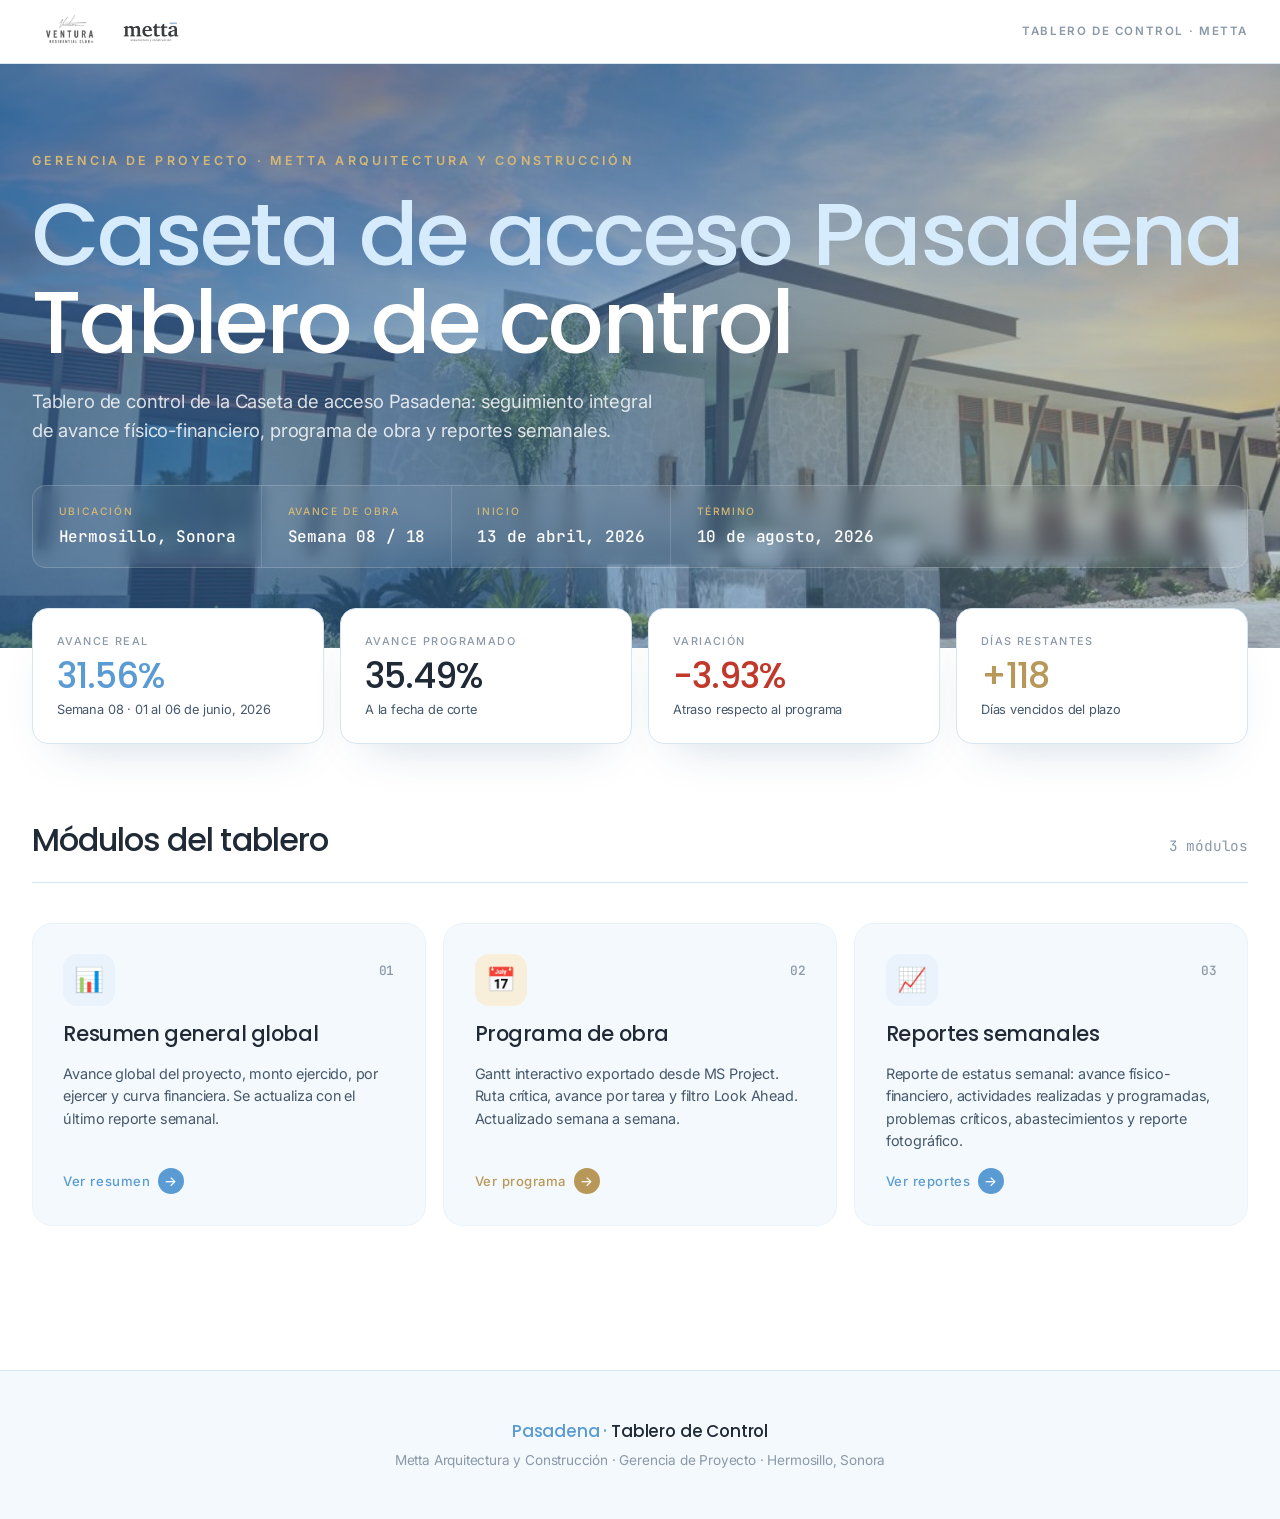
==== index.html @ ce89ebe2 "Tablero de control Caseta de acceso Pasadena (semana 08/18) - Tablero estatico (HTML/CSS/JS) derivad" ====
<!DOCTYPE html>
<html lang="es">
<head>
<meta charset="UTF-8">
<meta name="viewport" content="width=device-width, initial-scale=1.0">
<title>Tablero de Control | Metta</title>
<meta name="description" content="Tablero de control del proyecto __CLIENTE__ — Metta Arquitectura y Construcción.">
<link rel="preconnect" href="https://fonts.googleapis.com">
<link rel="preconnect" href="https://fonts.gstatic.com" crossorigin>
<link href="https://fonts.googleapis.com/css2?family=Poppins:wght@400;500;600;700;800&family=Inter:wght@400;500;600;700&family=JetBrains+Mono:wght@400;500&display=swap" rel="stylesheet">
<!-- CACHE-BUSTING: sube ?v=YYYYMMDD cuando cambies styles.css o shell.js -->
<link rel="stylesheet" href="css/styles.css?v=20260515b">
</head>
<body>

<nav class="topbar">
  <div class="topbar-inner">
    <a href="index.html" class="topbar-logo">
      <!-- Coloca el logo del cliente en assets/logo-cliente.png — si no existe, se muestra el texto -->
      <img src="assets/logo-cliente.png" alt="Cliente" onerror="this.style.display='none';this.nextElementSibling.style.display='inline'">
      <span class="fallback" style="display:none" data-brand-cliente>CLIENTE</span>
      <img src="assets/logo-metta.png" alt="Metta" onerror="this.style.display='none'">
    </a>
    <span class="topbar-tag">Tablero de Control · Metta</span>
  </div>
</nav>

<!-- ============ HERO PRINCIPAL ============ -->
<section class="home-hero">
  <div class="home-hero-inner">
    <div class="eyebrow fade-up">Gerencia de Proyecto · <span data-brand-gerencia>Metta Arquitectura y Construcción</span></div>
    <h1 class="fade-up delay-1"><span id="hero-nombre">Cliente</span><br>Tablero de control</h1>
    <p class="lead fade-up delay-2" id="hero-descripcion">
      Seguimiento integral de la construcción de la caseta de acceso Pasadena. Avance físico-financiero,
      programa de obra y reportes semanales — todo en un solo lugar.
    </p>
    <div class="home-meta fade-up delay-3">
      <div class="home-meta-item">
        <div class="lbl">Ubicación</div>
        <div class="val" id="meta-ubicacion">Hermosillo, Sonora</div>
      </div>
      <div class="home-meta-item">
        <div class="lbl">Avance de obra</div>
        <div class="val" id="meta-semanas">—</div>
      </div>
      <div class="home-meta-item">
        <div class="lbl">Inicio</div>
        <div class="val" id="meta-inicio">—</div>
      </div>
      <div class="home-meta-item">
        <div class="lbl">Término</div>
        <div class="val" id="meta-fin">—</div>
      </div>
    </div>
  </div>
</section>

<!-- ============ BANDA DE INDICADORES RÁPIDOS ============ -->
<section class="quickstats">
  <div class="quickstats-grid">
    <div class="quickstat fade-up">
      <div class="lbl">Avance real</div>
      <div class="val accent" id="qs-real">—</div>
      <div class="sub" id="qs-real-sub">Último reporte</div>
    </div>
    <div class="quickstat fade-up delay-1">
      <div class="lbl">Avance programado</div>
      <div class="val" id="qs-prog">—</div>
      <div class="sub">A la fecha de corte</div>
    </div>
    <div class="quickstat fade-up delay-2">
      <div class="lbl">Variación</div>
      <div class="val" id="qs-var">—</div>
      <div class="sub" id="qs-var-sub">Real vs. programado</div>
    </div>
    <div class="quickstat fade-up delay-3">
      <div class="lbl">Días restantes</div>
      <div class="val gold" id="qs-dias">—</div>
      <div class="sub" id="qs-dias-sub">Para el término de obra</div>
    </div>
  </div>
</section>

<!-- ============ GRID DE MÓDULOS ============ -->
<section class="modules">
  <div class="modules-header">
    <h2>Módulos del tablero</h2>
    <span class="count">3 módulos</span>
  </div>
  <div class="modules-grid">

    <a href="resumen.html" class="module-card fade-up">
      <div class="module-card-top">
        <div class="module-icon">📊</div>
        <div class="module-num">01</div>
      </div>
      <h3>Resumen general global</h3>
      <p>Avance global del proyecto, monto ejercido, por ejercer y curva financiera. Se actualiza con el último reporte semanal.</p>
      <div class="module-arrow">Ver resumen <span class="dot">→</span></div>
    </a>

    <a href="programa.html" class="module-card fade-up delay-1">
      <div class="module-card-top">
        <div class="module-icon">📅</div>
        <div class="module-num">02</div>
      </div>
      <h3>Programa de obra</h3>
      <p>Gantt interactivo exportado desde MS Project. Ruta crítica, avance por tarea y filtro Look Ahead. Actualizado semana a semana.</p>
      <div class="module-arrow">Ver programa <span class="dot">→</span></div>
    </a>

    <a href="reportes.html" class="module-card fade-up delay-2">
      <div class="module-card-top">
        <div class="module-icon">📈</div>
        <div class="module-num">03</div>
      </div>
      <h3>Reportes semanales</h3>
      <p>Reporte de estatus semanal: avance físico-financiero, actividades realizadas y programadas, problemas críticos, abastecimientos y reporte fotográfico.</p>
      <div class="module-arrow">Ver reportes <span class="dot">→</span></div>
    </a>

  </div>
</section>

<footer>
  <div class="brand"><span data-brand-cliente>Cliente</span> <span>·</span> Tablero de Control</div>
  <div><span data-brand-gerencia>Metta Arquitectura y Construcción</span> · Gerencia de Proyecto · <span data-brand-ubicacion>Ciudad, Estado</span></div>
</footer>

<script src="js/branding.js?v=20260514"></script>
<script src="js/shell.js?v=20260514"></script>
</body>
</html>
---- css/styles.css ----
/* ============================================================
   METTA · TABLERO DE CONTROL · Sistema de diseño
   Metta Arquitectura y Construcción
   Paleta: fondos blancos · acentos azul + dorado claro
   Tipografía: Poppins (display) · Inter (texto) · JetBrains Mono
   ------------------------------------------------------------
   Este archivo es la hoja de estilos COMPARTIDA por todas las
   páginas del tablero EXCEPTO el Gantt (usa css/gantt.css).
   ============================================================ */

:root {
  /* ----- Fondos y tinta (tinte azul cielo muy claro) ----- */
  --bg: #ffffff;
  --bg-soft: #f4f9fd;
  --bg-soft-2: #e7f1fa;
  --bg-elev: #ffffff;
  --ink: #1f2a36;
  --ink-soft: #46586b;
  --ink-mute: #8a98a8;
  --line: #d8e6f2;
  --line-soft: #eaf3fb;

  /* ----- Acento AZUL CIELO CLARO (principal, branding Metta) ----- */
  --accent: #5a9bd4;
  --accent-dark: #3a7bb8;
  --accent-soft: #eaf3fb;

  /* ----- Acento DORADO CLARO (secundario) ----- */
  --gold: #d4b876;
  --gold-dark: #b89858;
  --gold-soft: #f7efd9;

  /* ----- Semánticos ----- */
  --red: #c0392b;
  --green: #1f8f3e;
  --yellow: #c49a2a;
  --orange: #d98428;

  /* ----- Tipografía ----- */
  --font-display: 'Poppins', system-ui, -apple-system, sans-serif;
  --font-body: 'Inter', system-ui, -apple-system, sans-serif;
  --font-mono: 'JetBrains Mono', ui-monospace, monospace;
}

* { box-sizing: border-box; margin: 0; padding: 0; -webkit-font-smoothing: antialiased; -moz-osx-font-smoothing: grayscale; }
html { scroll-behavior: smooth; }
body {
  font-family: var(--font-body);
  background: var(--bg);
  color: var(--ink);
  line-height: 1.5;
  font-weight: 400;
  letter-spacing: -0.011em;
  overflow-x: hidden;
}
.mono { font-family: var(--font-mono); }
h1, h2, h3, h4 { font-family: var(--font-display); }

/* ============================================================
   TOP BAR — barra superior compartida
   ============================================================ */
.topbar {
  position: sticky; top: 0; z-index: 100;
  background: rgba(255,255,255,0.85);
  backdrop-filter: saturate(180%) blur(20px);
  -webkit-backdrop-filter: saturate(180%) blur(20px);
  border-bottom: 1px solid var(--line);
}
.topbar-inner {
  max-width: 1280px;
  margin: 0 auto;
  padding: 0.9rem 2rem;
  display: flex;
  justify-content: space-between;
  align-items: center;
  gap: 1rem;
}
.topbar-logo { display: flex; align-items: center; gap: 0.75rem; text-decoration: none; }
.topbar-logo img { height: 34px; width: auto; display: block; }
.topbar-logo .fallback {
  font-family: var(--font-display);
  font-weight: 500;
  font-size: 1.15rem;
  letter-spacing: 0.18em;
  color: var(--accent);
}
.topbar-tag {
  font-size: 0.72rem; color: var(--ink-mute);
  letter-spacing: 0.14em; text-transform: uppercase; font-weight: 600;
}
.back-link {
  color: var(--ink-soft);
  text-decoration: none;
  font-size: 0.85rem;
  font-weight: 500;
  display: flex; align-items: center; gap: 0.4rem;
  transition: color 0.2s;
}
.back-link:hover { color: var(--accent); }

/* ============================================================
   HERO PRINCIPAL (index.html)
   ============================================================ */
.home-hero {
  position: relative;
  background:
    linear-gradient(110deg, rgba(40,95,150,0.72) 0%, rgba(70,130,185,0.50) 55%, rgba(110,170,215,0.28) 100%),
    url('../assets/hero-cliente.jpg') center/cover no-repeat;
  color: #fff;
  overflow: hidden;
}
.home-hero::after {
  content: '';
  position: absolute; right: -10%; top: -30%;
  width: 60%; height: 160%;
  background: radial-gradient(circle, rgba(212,184,118,0.28) 0%, transparent 65%);
  pointer-events: none;
}
.home-hero-inner {
  position: relative; z-index: 1;
  max-width: 1280px; margin: 0 auto;
  padding: 5.5rem 2rem 5rem;
}
.home-hero .eyebrow {
  font-size: 0.78rem; letter-spacing: 0.25em; text-transform: uppercase;
  color: var(--gold); font-weight: 600; margin-bottom: 1.25rem;
}
.home-hero h1 {
  font-size: clamp(2.8rem, 7vw, 5.5rem);
  font-weight: 500; letter-spacing: -0.03em; line-height: 1.0;
  margin-bottom: 1.25rem;
}
.home-hero h1 span { color: #d6ebfb; }
.home-hero .lead {
  font-size: 1.15rem; color: rgba(255,255,255,0.82);
  max-width: 640px; line-height: 1.6; margin-bottom: 2.5rem;
  font-family: var(--font-body);
}
.home-meta {
  display: flex; flex-wrap: wrap; gap: 0;
  border: 1px solid rgba(255,255,255,0.18);
  border-radius: 14px; overflow: hidden;
  background: rgba(255,255,255,0.06);
  backdrop-filter: blur(8px);
}
.home-meta-item {
  padding: 1.1rem 1.6rem;
  border-right: 1px solid rgba(255,255,255,0.14);
  min-width: 150px;
}
.home-meta-item:last-child { border-right: none; }
.home-meta-item .lbl {
  font-size: 0.64rem; letter-spacing: 0.16em; text-transform: uppercase;
  color: var(--gold); font-weight: 500; margin-bottom: 0.35rem;
}
.home-meta-item .val {
  font-family: var(--font-mono); font-size: 1rem; font-weight: 500; color: #fff;
}

/* ----- Banda de indicadores rápidos ----- */
.quickstats {
  max-width: 1280px; margin: 0 auto;
  padding: 0 2rem; margin-top: -2.5rem; position: relative; z-index: 2;
}
.quickstats-grid {
  display: grid; grid-template-columns: repeat(4, 1fr); gap: 1rem;
}
.quickstat {
  background: #fff; border: 1px solid var(--line);
  border-radius: 16px; padding: 1.5rem;
  box-shadow: 0 24px 50px -28px rgba(29,78,126,0.25);
}
.quickstat .lbl {
  font-size: 0.68rem; letter-spacing: 0.13em; text-transform: uppercase;
  color: var(--ink-mute); font-weight: 500; margin-bottom: 0.6rem;
}
.quickstat .val {
  font-family: var(--font-display); font-size: 2.2rem; font-weight: 500;
  letter-spacing: -0.03em; line-height: 1; color: var(--ink);
}
.quickstat .val.accent { color: var(--accent); }
.quickstat .val.gold { color: var(--gold-dark); }
.quickstat .sub { margin-top: 0.4rem; font-size: 0.8rem; color: var(--ink-soft); }
.quickstat .val.pos { color: var(--green); }
.quickstat .val.neg { color: var(--red); }

/* ============================================================
   GRID DE MÓDULOS (index.html)
   ============================================================ */
.modules {
  max-width: 1280px; margin: 0 auto; padding: 4.5rem 2rem 5rem;
}
.modules-header {
  display: flex; justify-content: space-between; align-items: baseline;
  margin-bottom: 2.5rem; padding-bottom: 1.1rem; border-bottom: 1px solid var(--line);
}
.modules-header h2 {
  font-size: 2rem; font-weight: 500; letter-spacing: -0.03em;
}
.modules-header .count { font-family: var(--font-mono); font-size: 0.9rem; color: var(--ink-mute); }
.modules-grid {
  display: grid; grid-template-columns: repeat(3, 1fr); gap: 1.1rem;
}
.module-card {
  background: var(--bg-soft);
  border: 1px solid var(--line-soft);
  border-radius: 20px;
  padding: 1.9rem;
  text-decoration: none;
  color: inherit;
  display: flex; flex-direction: column; gap: 1rem;
  position: relative; overflow: hidden;
  transition: all 0.32s cubic-bezier(0.22, 0.61, 0.36, 1);
  min-height: 200px;
}
.module-card::before {
  content: ''; position: absolute; inset: 0;
  background: linear-gradient(150deg, transparent 40%, rgba(44,111,168,0.08) 100%);
  opacity: 0; transition: opacity 0.32s; pointer-events: none;
}
.module-card:hover {
  border-color: var(--accent);
  transform: translateY(-4px);
  box-shadow: 0 22px 50px -22px rgba(44,111,168,0.32);
}
.module-card:hover::before { opacity: 1; }
.module-card-top { display: flex; justify-content: space-between; align-items: flex-start; }
.module-icon {
  width: 52px; height: 52px; border-radius: 14px;
  background: var(--accent-soft); color: var(--accent);
  display: flex; align-items: center; justify-content: center;
  font-size: 1.5rem; flex-shrink: 0;
}
.module-card:nth-child(even) .module-icon { background: var(--gold-soft); color: var(--gold-dark); }
.module-num {
  font-family: var(--font-mono); font-size: 0.8rem; font-weight: 500;
  color: var(--ink-mute); padding-top: 0.4rem;
}
.module-card h3 {
  font-size: 1.3rem; font-weight: 500; letter-spacing: -0.02em; line-height: 1.2;
}
.module-card p {
  font-size: 0.9rem; color: var(--ink-soft); line-height: 1.55; flex: 1;
}
.module-card .module-arrow {
  display: flex; align-items: center; gap: 0.5rem;
  font-size: 0.82rem; font-weight: 500; color: var(--accent);
  letter-spacing: 0.04em;
}
.module-card:nth-child(even) .module-arrow { color: var(--gold-dark); }
.module-card .module-arrow .dot {
  width: 26px; height: 26px; border-radius: 50%;
  background: var(--accent); color: #fff;
  display: flex; align-items: center; justify-content: center; font-size: 0.85rem;
  transition: transform 0.3s;
}
.module-card:nth-child(even) .module-arrow .dot { background: var(--gold-dark); }
.module-card:hover .module-arrow .dot { transform: translateX(4px); }
.module-card.disabled { opacity: 0.55; pointer-events: none; }
.module-card .soon-badge {
  font-size: 0.6rem; font-weight: 500; letter-spacing: 0.1em; text-transform: uppercase;
  background: var(--ink-mute); color: #fff; padding: 0.25rem 0.55rem; border-radius: 20px;
}

/* ============================================================
   PÁGINA DE MÓDULO — encabezado genérico
   ============================================================ */
.page-hero {
  max-width: 1280px; margin: 0 auto; padding: 3.5rem 2rem 2rem;
}
.page-hero .eyebrow {
  font-size: 0.74rem; letter-spacing: 0.2em; text-transform: uppercase;
  color: var(--accent); font-weight: 500; margin-bottom: 0.9rem;
}
.page-hero h1 {
  font-size: clamp(2.2rem, 5vw, 3.6rem); font-weight: 500;
  letter-spacing: -0.03em; line-height: 1.05; margin-bottom: 0.85rem;
}
.page-hero .lead {
  font-size: 1.05rem; color: var(--ink-soft); max-width: 680px; line-height: 1.6;
}

/* ============================================================
   SECCIONES
   ============================================================ */
.section { padding: 2.5rem 2rem 4rem; max-width: 1280px; margin: 0 auto; }
.section-header {
  display: flex; align-items: baseline; gap: 1.25rem;
  margin-bottom: 2.25rem; padding-bottom: 1.1rem; border-bottom: 1px solid var(--line);
}
.section-num {
  font-family: var(--font-mono); font-size: 1rem; color: var(--gold-dark); font-weight: 500;
}
.section-title {
  font-size: 2.1rem; font-weight: 500; letter-spacing: -0.03em; line-height: 1.1;
}

/* ============================================================
   KPI CARDS
   ============================================================ */
.kpi-grid { display: grid; grid-template-columns: repeat(3, 1fr); gap: 1rem; }
.kpi-grid.cols-4 { grid-template-columns: repeat(4, 1fr); }
.kpi {
  padding: 1.9rem; background: var(--bg-soft);
  border-radius: 18px; border: 1px solid var(--line-soft);
  transition: transform 0.3s ease, box-shadow 0.3s ease;
}
.kpi:hover { transform: translateY(-2px); box-shadow: 0 20px 40px -22px rgba(29,78,126,0.18); }
.kpi-label {
  font-size: 0.72rem; text-transform: uppercase; letter-spacing: 0.12em;
  color: var(--ink-mute); margin-bottom: 1rem; font-weight: 500;
}
.kpi-value {
  font-family: var(--font-display); font-size: 3rem; font-weight: 500;
  line-height: 1; letter-spacing: -0.035em; color: var(--ink);
}
.kpi-value.positive { color: var(--green); }
.kpi-value.negative { color: var(--red); }
.kpi-value.accent { color: var(--accent); }
.kpi-value.gold { color: var(--gold-dark); }
.kpi-sublabel { margin-top: 0.7rem; font-size: 0.84rem; color: var(--ink-soft); font-weight: 500; }

/* Resumen General: KPIs de avance global y estado financiero al 50% */
.page-resumen .kpi-value { font-size: 1.5rem; }

/* ============================================================
   ACTIVIDADES / LISTAS
   ============================================================ */
.split-grid { display: grid; grid-template-columns: 1fr 1fr; gap: 1rem; }
.activity-card { background: var(--bg-soft); padding: 1.9rem; border-radius: 18px; }
.activity-card h3 { font-size: 1.3rem; font-weight: 500; margin-bottom: 0.2rem; letter-spacing: -0.02em; }
.activity-card .sub {
  font-size: 0.72rem; color: var(--ink-mute); letter-spacing: 0.1em;
  text-transform: uppercase; margin-bottom: 1.25rem; font-weight: 500;
}
.activity-list { list-style: none; }
.activity-list li {
  padding: 0.7rem 0 0.7rem 1.4rem; border-bottom: 1px solid var(--line);
  position: relative; font-size: 0.92rem; color: var(--ink-soft); line-height: 1.5;
}
.activity-list li:last-child { border-bottom: none; }
.activity-list li::before {
  content: ''; position: absolute; left: 0; top: 1.15rem;
  width: 8px; height: 2px; background: var(--gold); border-radius: 1px;
}

/* ============================================================
   TABLAS
   ============================================================ */
.data-table {
  width: 100%; border-collapse: collapse; background: #fff;
  border: 1px solid var(--line); border-radius: 14px; overflow: hidden;
}
.data-table th {
  text-align: left; padding: 0.95rem 1.2rem; font-size: 0.7rem;
  text-transform: uppercase; letter-spacing: 0.1em; color: var(--ink-mute);
  font-weight: 500; border-bottom: 1px solid var(--line); background: var(--bg-soft);
}
.data-table td {
  padding: 1rem 1.2rem; font-size: 0.9rem; color: var(--ink-soft);
  border-bottom: 1px solid var(--line-soft); vertical-align: middle;
}
.data-table tr:last-child td { border-bottom: none; }
.status-badge {
  display: inline-block; padding: 0.3rem 0.7rem; font-size: 0.68rem;
  text-transform: uppercase; letter-spacing: 0.08em; font-weight: 500; border-radius: 20px;
}
.status-tramitado { background: #fbf0db; color: #a86a1a; }
.status-observado { background: #f7e2de; color: var(--red); }
.status-sum { background: #e3f4e8; color: var(--green); }
.status-proc { background: #fbf0db; color: #8a6a00; }
.status-sol { background: var(--accent-soft); color: var(--accent-dark); }
.importance-alta { color: var(--red); font-weight: 500; }
.importance-media { color: var(--ink); font-weight: 600; }
.importance-baja { color: var(--ink-mute); font-weight: 500; }
.abast-subheader {
  background: var(--accent) !important; color: #fff !important;
  font-size: 0.76rem !important; letter-spacing: 0.12em !important;
  text-transform: uppercase !important; padding: 0.8rem 1.2rem !important; font-weight: 700 !important;
}

/* ============================================================
   AVANCE POR LOTE (barras)
   ============================================================ */
.lote-card {
  background: var(--bg-soft); padding: 1.5rem; border-radius: 16px;
  margin-bottom: 1rem; display: grid;
  grid-template-columns: 1.5fr 3fr 1fr; gap: 2rem; align-items: center;
  transition: background 0.2s;
}
.lote-card:hover { background: var(--bg-soft-2); }
.lote-identity { display: flex; flex-direction: column; gap: 0.2rem; }
.lote-identity .name { font-family: var(--font-display); font-size: 1.1rem; font-weight: 500; letter-spacing: -0.02em; }
.lote-identity .modelo { font-size: 0.72rem; color: var(--accent); font-weight: 500; letter-spacing: 0.08em; text-transform: uppercase; }
.lote-identity .mza { font-size: 0.78rem; color: var(--ink-mute); font-weight: 500; }
.bars-stack { display: flex; flex-direction: column; gap: 0.6rem; }
.bar-row { display: flex; align-items: center; gap: 0.8rem; }
.bar-tag {
  font-size: 0.66rem; text-transform: uppercase; letter-spacing: 0.1em;
  color: var(--ink-mute); font-weight: 500; width: 72px; flex-shrink: 0;
}
.bar-container {
  flex: 1; height: 18px; background: var(--bg-soft-2);
  border-radius: 9px; overflow: hidden; position: relative;
}
.bar-fill { height: 100%; border-radius: 9px; width: 0; transition: width 1.3s cubic-bezier(0.22,0.61,0.36,1); }
.bar-fill.prog { background: var(--ink); }
.bar-fill.real { background: var(--accent); }
.bar-value {
  font-family: var(--font-mono); font-size: 0.82rem; font-weight: 500;
  color: var(--ink); min-width: 52px; text-align: right;
}
.variation-pill { text-align: center; }
.variation-pill .lbl {
  font-size: 0.68rem; color: var(--ink-mute); text-transform: uppercase;
  letter-spacing: 0.1em; font-weight: 500; margin-bottom: 0.2rem;
}
.variation-pill .val {
  font-size: 1.55rem; font-weight: 600; letter-spacing: -0.02em; font-family: var(--font-mono);
}
.variation-pill .val.pos { color: var(--green); }
.variation-pill .val.neg { color: var(--red); }

/* ============================================================
   CURVA S + DONA (gráficas)
   ============================================================ */
.financial-grid { display: grid; grid-template-columns: minmax(0, 2fr) minmax(320px, 1fr); gap: 1rem; }
@media (max-width: 1024px) { .financial-grid { grid-template-columns: 1fr; } }
.chart-card { background: var(--bg-soft); padding: 1.9rem; border-radius: 18px; min-width: 0; }
.chart-card h3 { font-size: 1.2rem; font-weight: 500; margin-bottom: 0.2rem; letter-spacing: -0.02em; }
.chart-card .sub {
  font-size: 0.7rem; color: var(--ink-mute); letter-spacing: 0.1em;
  text-transform: uppercase; margin-bottom: 1.25rem; font-weight: 500;
}
.chart-container-s { position: relative; height: 420px; }
.chart-container-dona { position: relative; height: 220px; }
@media (max-width: 1024px) { .chart-container-s { height: 360px; } }
@media (max-width: 600px) { .chart-container-s { height: 280px; } }
.dona-stats { display: flex; flex-direction: column; gap: 0.2rem; margin-top: 1.25rem; }
.stat-block {
  display: flex; justify-content: space-between; align-items: baseline;
  padding: 0.8rem 0; border-bottom: 1px solid var(--line);
}
.stat-block:last-child { border-bottom: none; }
.stat-block .label {
  font-size: 0.76rem; text-transform: uppercase; letter-spacing: 0.1em;
  color: var(--ink-mute); font-weight: 500;
}
.stat-block .value { font-size: 1.45rem; font-weight: 600; letter-spacing: -0.02em; font-family: var(--font-mono); }
.stat-block .value.accent { color: var(--accent); }
.stat-block .value.green { color: var(--green); }
.stat-block .value.negative { color: var(--red); }

/* ============================================================
   GRID DE BOTONES DE LOTE
   ============================================================ */
.lotes-grid-btns { display: grid; grid-template-columns: repeat(3, 1fr); gap: 1rem; }
.lote-btn {
  background: var(--bg-soft); border: 1px solid var(--line-soft);
  border-radius: 18px; padding: 1.6rem 1.5rem; cursor: pointer;
  text-align: left; font-family: inherit;
  transition: all 0.3s cubic-bezier(0.22,0.61,0.36,1);
  display: flex; flex-direction: column; gap: 0.8rem;
  position: relative; overflow: hidden;
}
.lote-btn:hover {
  border-color: var(--accent); transform: translateY(-3px);
  box-shadow: 0 16px 40px -18px rgba(44,111,168,0.32);
}
.lote-btn-header { display: flex; justify-content: space-between; align-items: flex-start; }
.lote-btn-num {
  font-family: var(--font-display); font-size: 2.5rem; font-weight: 500;
  line-height: 1; letter-spacing: -0.04em; color: var(--ink);
}
.lote-btn-num small {
  font-size: 0.66rem; font-weight: 500; color: var(--ink-mute);
  letter-spacing: 0.1em; text-transform: uppercase; display: block; margin-top: 0.35rem;
  font-family: var(--font-body);
}
.lote-btn-modelo {
  font-size: 0.66rem; font-weight: 500; color: var(--accent);
  letter-spacing: 0.1em; text-transform: uppercase;
  padding: 0.35rem 0.7rem; background: var(--accent-soft); border-radius: 6px;
}
.lote-btn-stats {
  display: grid; grid-template-columns: 1fr 1fr; gap: 0.6rem;
  padding-top: 0.8rem; border-top: 1px solid var(--line);
}
.lote-btn-stat { display: flex; flex-direction: column; gap: 0.12rem; }
.lote-btn-stat-lbl {
  font-size: 0.6rem; text-transform: uppercase; letter-spacing: 0.12em;
  color: var(--ink-mute); font-weight: 500;
}
.lote-btn-stat-val { font-family: var(--font-mono); font-size: 0.95rem; font-weight: 600; color: var(--ink); }
.lote-btn-stat-val.accent { color: var(--accent); }
.lote-btn-arrow {
  position: absolute; bottom: 1.25rem; right: 1.5rem;
  width: 32px; height: 32px; background: var(--ink); color: #fff;
  border-radius: 50%; display: flex; align-items: center; justify-content: center;
  font-size: 1rem; opacity: 0; transform: translateX(-8px); transition: all 0.3s;
}
.lote-btn:hover .lote-btn-arrow { opacity: 1; transform: translateX(0); background: var(--accent); }

/* ============================================================
   PANEL LATERAL + OVERLAY + LIGHTBOX
   ============================================================ */
.panel {
  position: fixed; top: 0; right: 0;
  width: min(48vw, 900px); height: 100vh; background: #fff;
  box-shadow: -24px 0 60px rgba(0,0,0,0.12);
  transform: translateX(100%);
  transition: transform 0.45s cubic-bezier(0.4,0,0.2,1);
  z-index: 1000; overflow-y: auto;
}
.panel.open { transform: translateX(0); }
.panel-header {
  padding: 2rem 2rem 1.5rem; border-bottom: 1px solid var(--line);
  display: flex; justify-content: space-between; align-items: flex-start;
  position: sticky; top: 0; background: rgba(255,255,255,0.92);
  backdrop-filter: saturate(180%) blur(20px);
  -webkit-backdrop-filter: saturate(180%) blur(20px); z-index: 2;
}
.panel-title-wrap .eyebrow {
  font-size: 0.72rem; letter-spacing: 0.15em; text-transform: uppercase;
  color: var(--accent); font-weight: 500; margin-bottom: 0.4rem;
}
.panel-title-wrap h2 { font-size: 2rem; font-weight: 500; letter-spacing: -0.03em; line-height: 1; }
.panel-close {
  background: var(--bg-soft); border: none; width: 40px; height: 40px;
  border-radius: 50%; cursor: pointer; font-size: 1rem; color: var(--ink-soft);
  transition: all 0.2s; display: flex; align-items: center; justify-content: center;
}
.panel-close:hover { background: var(--ink); color: #fff; }
.panel-body { padding: 1.5rem 2rem 3rem; }
.panel-stats { display: grid; grid-template-columns: 1fr 1fr 1fr; gap: 0.5rem; margin-bottom: 2rem; }
.panel-stat { padding: 1rem; background: var(--bg-soft); border-radius: 12px; }
.panel-stat .lbl {
  font-size: 0.66rem; letter-spacing: 0.12em; text-transform: uppercase;
  color: var(--ink-mute); font-weight: 500; margin-bottom: 0.35rem;
}
.panel-stat .val { font-size: 1.45rem; font-weight: 600; letter-spacing: -0.02em; font-family: var(--font-mono); }
.panel-stat .val.accent { color: var(--accent); }
.panel-stat .val.pos { color: var(--green); }
.panel-stat .val.neg { color: var(--red); }
.panel-section-title {
  font-size: 0.74rem; letter-spacing: 0.15em; text-transform: uppercase;
  color: var(--ink-mute); font-weight: 500; margin: 2rem 0 1rem;
}
.panel-activities { list-style: none; margin-bottom: 1rem; }
.panel-activities li {
  font-size: 0.9rem; color: var(--ink-soft); padding: 0.6rem 0 0.6rem 1.25rem;
  position: relative; line-height: 1.5; border-bottom: 1px solid var(--line-soft);
}
.panel-activities li:last-child { border-bottom: none; }
.panel-activities li::before {
  content: ''; position: absolute; left: 0; top: 1.05rem;
  width: 8px; height: 2px; background: var(--gold); border-radius: 1px;
}
.panel-activities.empty { color: var(--ink-mute); font-style: italic; font-size: 0.9rem; padding: 1rem 0; }
.photos-col { display: flex; flex-direction: column; gap: 0.75rem; }
.photo-slot {
  aspect-ratio: 3/2; background: var(--bg-soft); border-radius: 12px;
  display: flex; align-items: center; justify-content: center; overflow: hidden;
  position: relative; cursor: pointer; border: 1px dashed var(--line); transition: transform 0.2s;
}
.photo-slot:hover { transform: scale(1.01); }
.photo-slot img { width: 100%; height: 100%; object-fit: cover; display: block; }
.photo-placeholder {
  display: flex; flex-direction: column; align-items: center; gap: 0.7rem;
  color: var(--ink-mute); text-align: center; padding: 1rem;
}
.photo-placeholder .icon {
  width: 48px; height: 48px; border-radius: 50%; background: #fff;
  display: flex; align-items: center; justify-content: center;
  font-size: 1.4rem; border: 1px solid var(--line);
}
.photo-placeholder .filename { font-family: var(--font-mono); font-size: 0.74rem; color: var(--ink-soft); }
.photo-placeholder .note { font-size: 0.68rem; font-weight: 600; letter-spacing: 0.05em; text-transform: uppercase; }
.overlay {
  position: fixed; inset: 0; background: rgba(15,30,55,0.42);
  opacity: 0; pointer-events: none; transition: opacity 0.3s; z-index: 999;
  backdrop-filter: blur(4px); -webkit-backdrop-filter: blur(4px);
}
.overlay.open { opacity: 1; pointer-events: auto; }
.lightbox {
  position: fixed; inset: 0; background: rgba(10,20,35,0.97);
  display: none; align-items: center; justify-content: center; z-index: 2000; padding: 2rem;
}
.lightbox.open { display: flex; }
.lightbox-img-wrap { position: relative; max-width: 90vw; max-height: 88vh; }
.lightbox img { max-width: 100%; max-height: 88vh; display: block; border-radius: 6px; }
.lightbox-close, .lightbox-nav {
  position: absolute; background: rgba(255,255,255,0.12);
  backdrop-filter: blur(10px); border: none; color: #fff;
  border-radius: 50%; cursor: pointer; transition: background 0.2s;
  display: flex; align-items: center; justify-content: center;
}
.lightbox-close { top: 1.5rem; right: 1.5rem; width: 46px; height: 46px; font-size: 1.1rem; }
.lightbox-nav { top: 50%; transform: translateY(-50%); width: 52px; height: 52px; font-size: 1.3rem; }
.lightbox-close:hover, .lightbox-nav:hover { background: rgba(255,255,255,0.26); }
.lightbox-prev { left: 2rem; }
.lightbox-next { right: 2rem; }
.lightbox-counter {
  position: absolute; bottom: 1.5rem; left: 50%; transform: translateX(-50%);
  color: rgba(255,255,255,0.75); font-family: var(--font-mono);
  font-size: 0.85rem; letter-spacing: 0.1em;
}

/* ============================================================
   ÍNDICE DE SEMANAS (reportes.html) / TARJETAS
   ============================================================ */
.cards-section { max-width: 1280px; margin: 0 auto; padding: 2.5rem 2rem 6rem; }
.cards-header {
  display: flex; justify-content: space-between; align-items: baseline;
  margin-bottom: 2.25rem; padding-bottom: 1rem; border-bottom: 1px solid var(--line);
  flex-wrap: wrap; gap: 1rem;
}
.cards-header h2 { font-size: 1.9rem; font-weight: 500; letter-spacing: -0.03em; }
.cards-header .count { font-family: var(--font-mono); font-size: 0.88rem; color: var(--ink-mute); }
.weeks-grid { display: grid; grid-template-columns: repeat(4, 1fr); gap: 1rem; }
.week-card {
  background: var(--bg-soft); border: 1px solid var(--line-soft);
  border-radius: 16px; padding: 1.5rem; text-decoration: none; color: inherit;
  display: flex; flex-direction: column; gap: 0.8rem;
  transition: all 0.3s cubic-bezier(0.22,0.61,0.36,1); position: relative; cursor: pointer;
}
.week-card:hover {
  border-color: var(--accent); transform: translateY(-3px);
  box-shadow: 0 16px 40px -18px rgba(44,111,168,0.32);
}
.week-card-top { display: flex; justify-content: space-between; align-items: flex-start; }
.week-card-num {
  font-family: var(--font-display); font-size: 2.4rem; font-weight: 500;
  line-height: 1; letter-spacing: -0.04em; color: var(--ink);
}
.week-card-num small {
  font-size: 0.6rem; font-weight: 500; color: var(--ink-mute);
  letter-spacing: 0.15em; text-transform: uppercase; display: block; margin-top: 0.3rem;
  font-family: var(--font-body);
}
.week-card-badge {
  padding: 0.3rem 0.7rem; background: var(--gold-soft); color: var(--gold-dark);
  font-size: 0.62rem; font-weight: 500; letter-spacing: 0.1em;
  text-transform: uppercase; border-radius: 20px;
}
.week-card-date { font-size: 0.82rem; color: var(--ink-soft); font-weight: 500; }
.week-card-stats {
  display: flex; justify-content: space-between;
  padding-top: 0.75rem; border-top: 1px solid var(--line); font-size: 0.72rem;
}
.week-card-stat { display: flex; flex-direction: column; gap: 0.12rem; }
.week-card-stat .lbl {
  font-size: 0.58rem; color: var(--ink-mute); letter-spacing: 0.12em;
  text-transform: uppercase; font-weight: 500;
}
.week-card-stat .val { font-family: var(--font-mono); font-size: 0.8rem; font-weight: 600; color: var(--ink); }
.week-card-stat .val.accent { color: var(--accent); }
.week-card-stat .val.positive { color: var(--green); }
.week-card-stat .val.negative { color: var(--red); }
.week-card-arrow {
  position: absolute; bottom: 1rem; right: 1.25rem;
  width: 28px; height: 28px; background: var(--ink); color: #fff;
  border-radius: 50%; display: flex; align-items: center; justify-content: center;
  font-size: 0.9rem; opacity: 0; transform: translateX(-8px); transition: all 0.3s;
}
.week-card:hover .week-card-arrow { opacity: 1; transform: translateX(0); background: var(--accent); }

/* ============================================================
   REPORTE SEMANAL — hero
   ============================================================ */
.report-hero { max-width: 1280px; margin: 0 auto; padding: 3rem 2rem 2rem; }
.report-hero-banner {
  background: var(--accent); color: #fff; padding: 1rem 2rem;
  font-size: 0.86rem; font-weight: 600; letter-spacing: 0.15em;
  text-transform: uppercase; text-align: center; border-radius: 4px 4px 0 0;
}
.report-hero-info {
  display: grid; grid-template-columns: 1fr 200px;
  border: 1px solid var(--line); border-top: none; background: #fff;
}
.report-hero-data {
  padding: 1.5rem 2rem; display: grid;
  grid-template-columns: 140px 1fr; gap: 0.55rem 1rem;
  align-content: center; font-size: 0.9rem;
}
.report-hero-data .key {
  font-size: 0.68rem; color: var(--ink-mute); text-transform: uppercase;
  letter-spacing: 0.1em; font-weight: 500; padding-top: 2px;
}
.report-hero-data .val { color: var(--ink); font-weight: 600; }
.report-hero-week {
  border-left: 1px solid var(--line); display: flex; flex-direction: column;
  align-items: center; justify-content: center; padding: 1rem; background: var(--bg-soft);
}
.report-hero-week .lbl {
  font-size: 0.62rem; text-transform: uppercase; letter-spacing: 0.18em;
  color: var(--ink-mute); font-weight: 500; margin-bottom: 0.25rem;
}
.report-hero-week .num {
  font-family: var(--font-display); font-size: 4rem; font-weight: 500;
  line-height: 1; letter-spacing: -0.04em; color: var(--accent);
}

/* ============================================================
   BITÁCORA — listado de notas
   ============================================================ */
.bitacora-grid { display: flex; flex-direction: column; gap: 0.85rem; }
.bitacora-card {
  display: grid; grid-template-columns: 90px 1fr auto; gap: 1.5rem;
  align-items: center; background: var(--bg-soft);
  border: 1px solid var(--line-soft); border-radius: 16px;
  padding: 1.4rem 1.6rem; text-decoration: none; color: inherit;
  transition: all 0.28s cubic-bezier(0.22,0.61,0.36,1); position: relative;
}
.bitacora-card:hover {
  border-color: var(--accent); transform: translateX(4px);
  box-shadow: 0 14px 36px -20px rgba(44,111,168,0.34);
}
.bitacora-card-num {
  font-family: var(--font-display); font-size: 2.4rem; font-weight: 500;
  color: var(--accent); line-height: 1; letter-spacing: -0.03em; text-align: center;
}
.bitacora-card-num small {
  display: block; font-family: var(--font-body); font-size: 0.56rem;
  font-weight: 500; letter-spacing: 0.14em; text-transform: uppercase;
  color: var(--ink-mute); margin-top: 0.3rem;
}
.bitacora-card-body .fecha {
  font-family: var(--font-mono); font-size: 0.76rem; color: var(--gold-dark);
  font-weight: 600; margin-bottom: 0.3rem;
}
.bitacora-card-body .desc {
  font-size: 0.96rem; color: var(--ink); line-height: 1.5; font-weight: 500;
  display: -webkit-box; -webkit-line-clamp: 2; -webkit-box-orient: vertical; overflow: hidden;
}
.bitacora-card-body .resp { font-size: 0.78rem; color: var(--ink-mute); margin-top: 0.35rem; }
.bitacora-card-side { display: flex; flex-direction: column; align-items: flex-end; gap: 0.5rem; }
.bitacora-thumb {
  width: 64px; height: 64px; border-radius: 10px; object-fit: cover;
  border: 1px solid var(--line); display: block;
}
.bitacora-thumb-empty {
  width: 64px; height: 64px; border-radius: 10px; border: 1px dashed var(--line);
  display: flex; align-items: center; justify-content: center;
  color: var(--ink-mute); font-size: 1.2rem; background: var(--bg);
}

/* ----- Detalle de nota de bitácora ----- */
.nota-detail { max-width: 880px; margin: 0 auto; padding: 2.5rem 2rem 5rem; }
.nota-detail-head {
  display: flex; align-items: flex-start; gap: 1.5rem;
  padding-bottom: 1.5rem; border-bottom: 1px solid var(--line); margin-bottom: 2rem;
}
.nota-detail-num {
  font-family: var(--font-display); font-size: 3.5rem; font-weight: 500;
  color: var(--accent); line-height: 0.9; letter-spacing: -0.04em;
}
.nota-detail-num small {
  display: block; font-family: var(--font-body); font-size: 0.62rem;
  letter-spacing: 0.14em; text-transform: uppercase; color: var(--ink-mute);
  font-weight: 500; margin-top: 0.4rem;
}
.nota-detail-meta { display: flex; flex-direction: column; gap: 0.3rem; padding-top: 0.3rem; }
.nota-detail-meta .fecha { font-family: var(--font-mono); font-size: 0.9rem; color: var(--gold-dark); font-weight: 600; }
.nota-detail-meta .resp { font-size: 0.92rem; color: var(--ink-soft); }
.nota-detail-meta .resp strong { color: var(--ink); font-weight: 600; }
.nota-body {
  font-size: 1.05rem; line-height: 1.75; color: var(--ink-soft); white-space: pre-wrap;
}
.nota-foto-fisica { margin-top: 2.5rem; }
.nota-foto-fisica h3 {
  font-size: 0.78rem; letter-spacing: 0.14em; text-transform: uppercase;
  color: var(--ink-mute); font-weight: 500; margin-bottom: 1rem;
}
.nota-foto-fisica img {
  width: 100%; border-radius: 14px; border: 1px solid var(--line);
  cursor: pointer; display: block;
}
.nota-foto-empty {
  padding: 3rem; text-align: center; background: var(--bg-soft);
  border: 1px dashed var(--line); border-radius: 14px; color: var(--ink-mute);
}

/* ============================================================
   CHECKLIST DE CALIDAD
   ============================================================ */
.checklist-toolbar {
  display: flex; gap: 0.6rem; flex-wrap: wrap; margin-bottom: 1.75rem;
}
.chk-filter {
  background: var(--bg-soft); border: 1px solid var(--line);
  color: var(--ink-soft); padding: 0.5rem 1rem; border-radius: 30px;
  font-family: inherit; font-size: 0.82rem; font-weight: 600; cursor: pointer;
  transition: all 0.2s;
}
.chk-filter:hover { border-color: var(--accent); color: var(--accent); }
.chk-filter.active { background: var(--accent); border-color: var(--accent); color: #fff; }
.checklist-grid { display: grid; grid-template-columns: repeat(3, 1fr); gap: 1rem; }
.checklist-card {
  background: var(--bg-soft); border: 1px solid var(--line-soft);
  border-radius: 16px; padding: 1.6rem; cursor: pointer; text-align: left;
  font-family: inherit; transition: all 0.3s cubic-bezier(0.22,0.61,0.36,1);
  display: flex; flex-direction: column; gap: 0.7rem; position: relative;
}
.checklist-card:hover {
  border-color: var(--accent); transform: translateY(-3px);
  box-shadow: 0 16px 40px -18px rgba(44,111,168,0.3);
}
.checklist-card-icon {
  width: 44px; height: 44px; border-radius: 12px; background: var(--gold-soft);
  color: var(--gold-dark); display: flex; align-items: center; justify-content: center; font-size: 1.3rem;
}
.checklist-card h3 { font-size: 1.05rem; font-weight: 500; letter-spacing: -0.02em; line-height: 1.3; }
.checklist-card .meta {
  font-size: 0.76rem; color: var(--ink-mute); display: flex; gap: 0.6rem; flex-wrap: wrap;
}
.checklist-card .tag {
  font-size: 0.64rem; font-weight: 500; letter-spacing: 0.06em; text-transform: uppercase;
  padding: 0.22rem 0.55rem; border-radius: 20px; background: var(--accent-soft); color: var(--accent-dark);
}
/* tabla renderizada del Excel — estilo Notion */
.xlsx-table-wrap {
  overflow-x: auto; border: 1px solid var(--line); border-radius: 12px; background: #fff;
}
.xlsx-table { border-collapse: collapse; width: 100%; font-size: 0.86rem; }
.xlsx-table td, .xlsx-table th {
  border: 1px solid var(--line-soft); padding: 0.55rem 0.8rem;
  text-align: left; color: var(--ink-soft); vertical-align: top;
}
.xlsx-table tr:first-child td, .xlsx-table th {
  background: var(--accent-soft); color: var(--accent-dark);
  font-weight: 500; position: sticky; top: 0;
}
.xlsx-table tr:nth-child(even) td { background: var(--bg-soft); }

/* ============================================================
   GALERÍA FOTOGRÁFICA
   ============================================================ */
.galeria-toolbar {
  display: flex; gap: 1.5rem; flex-wrap: wrap; align-items: flex-end;
  margin-bottom: 1.75rem; padding-bottom: 1.5rem; border-bottom: 1px solid var(--line);
}
.galeria-filter-group { display: flex; flex-direction: column; gap: 0.4rem; }
.galeria-filter-group label {
  font-size: 0.66rem; letter-spacing: 0.12em; text-transform: uppercase;
  color: var(--ink-mute); font-weight: 500;
}
.galeria-filter-group select {
  background: var(--bg-soft); border: 1px solid var(--line);
  border-radius: 10px; padding: 0.55rem 0.9rem; font-family: inherit;
  font-size: 0.86rem; color: var(--ink); font-weight: 500; cursor: pointer; min-width: 160px;
}
.galeria-filter-group select:focus { outline: none; border-color: var(--accent); }
.galeria-count { margin-left: auto; font-family: var(--font-mono); font-size: 0.84rem; color: var(--ink-mute); }
.galeria-grid {
  display: grid; grid-template-columns: repeat(auto-fill, minmax(240px, 1fr)); gap: 0.85rem;
}
.galeria-item {
  position: relative; aspect-ratio: 4/3; border-radius: 12px; overflow: hidden;
  cursor: pointer; background: var(--bg-soft); border: 1px solid var(--line-soft);
}
.galeria-item img {
  width: 100%; height: 100%; object-fit: cover; display: block;
  transition: transform 0.4s cubic-bezier(0.22,0.61,0.36,1);
}
.galeria-item:hover img { transform: scale(1.06); }
.galeria-item-overlay {
  position: absolute; inset: 0; display: flex; flex-direction: column;
  justify-content: flex-end; padding: 0.85rem;
  background: linear-gradient(to top, rgba(10,20,35,0.78) 0%, transparent 55%);
  opacity: 0; transition: opacity 0.3s;
}
.galeria-item:hover .galeria-item-overlay { opacity: 1; }
.galeria-item-overlay .cap { color: #fff; font-size: 0.82rem; font-weight: 600; line-height: 1.3; }
.galeria-item-overlay .tags { display: flex; gap: 0.4rem; margin-top: 0.4rem; flex-wrap: wrap; }
.galeria-item-overlay .tags span {
  font-size: 0.6rem; font-weight: 500; letter-spacing: 0.04em; text-transform: uppercase;
  background: rgba(255,255,255,0.2); color: #fff; padding: 0.18rem 0.45rem; border-radius: 20px;
  backdrop-filter: blur(4px);
}

/* ============================================================
   ESTADOS GENÉRICOS
   ============================================================ */
.empty-state {
  text-align: center; padding: 4rem 2rem; background: var(--bg-soft);
  border-radius: 18px; color: var(--ink-mute);
}
.empty-state .icon { font-size: 2.5rem; margin-bottom: 1rem; }
.empty-state h3 { font-size: 1.2rem; color: var(--ink); margin-bottom: 0.5rem; }
.empty-state p { font-size: 0.94rem; }
.loading {
  display: flex; align-items: center; justify-content: center;
  padding: 4rem 2rem; color: var(--ink-mute); font-size: 0.9rem;
}

/* ============================================================
   FOOTER
   ============================================================ */
footer {
  margin-top: 4rem; padding: 3rem 2rem; border-top: 1px solid var(--line);
  text-align: center; color: var(--ink-mute); font-size: 0.85rem; background: var(--bg-soft);
}
footer .brand {
  font-family: var(--font-display); font-size: 1.05rem; color: var(--ink);
  margin-bottom: 0.4rem; font-weight: 500; letter-spacing: -0.01em;
}
footer .brand span { color: var(--accent); }

/* ============================================================
   ANIMACIONES ON SCROLL
   ============================================================ */
.fade-up {
  opacity: 0; transform: translateY(24px);
  transition: opacity 0.7s ease, transform 0.7s cubic-bezier(0.22,0.61,0.36,1);
}
.fade-up.visible { opacity: 1; transform: translateY(0); }
.fade-up.delay-1 { transition-delay: 0.07s; }
.fade-up.delay-2 { transition-delay: 0.14s; }
.fade-up.delay-3 { transition-delay: 0.21s; }

/* ============================================================
   RESPONSIVE
   ============================================================ */
@media (max-width: 1024px) {
  .modules-grid { grid-template-columns: repeat(2, 1fr); }
  .quickstats-grid { grid-template-columns: repeat(2, 1fr); }
  .weeks-grid { grid-template-columns: repeat(3, 1fr); }
  .checklist-grid { grid-template-columns: repeat(2, 1fr); }
}
@media (max-width: 768px) {
  .topbar-inner { padding: 0.75rem 1.25rem; }
  .home-hero-inner { padding: 3.5rem 1.25rem 3.5rem; }
  .home-meta { display: grid; grid-template-columns: 1fr 1fr; }
  .home-meta-item { min-width: 0; border-right: 1px solid rgba(255,255,255,0.14); border-bottom: 1px solid rgba(255,255,255,0.14); }
  .home-meta-item:nth-child(2n) { border-right: none; }
  .home-meta-item:nth-last-child(-n+2) { border-bottom: none; }
  .quickstats { padding: 0 1.25rem; }
  .quickstats-grid { grid-template-columns: 1fr 1fr; }
  .modules { padding: 3rem 1.25rem 4rem; }
  .modules-grid { grid-template-columns: 1fr; }
  .section { padding: 2rem 1.25rem 3rem; }
  .section-title { font-size: 1.6rem; }
  .page-hero { padding: 2.5rem 1.25rem 1.5rem; }
  .kpi-grid, .kpi-grid.cols-4 { grid-template-columns: 1fr; }
  .split-grid { grid-template-columns: 1fr; }
  .lote-card { grid-template-columns: 1fr; gap: 1rem; }
  .variation-pill { text-align: left; display: flex; justify-content: space-between; align-items: center; padding-top: 0.5rem; border-top: 1px solid var(--line); }
  .lotes-grid-btns { grid-template-columns: 1fr; }
  .weeks-grid { grid-template-columns: 1fr 1fr; }
  .checklist-grid { grid-template-columns: 1fr; }
  .cards-section { padding: 2rem 1.25rem 4rem; }
  .report-hero { padding: 2rem 1.25rem 1.5rem; }
  .report-hero-info { grid-template-columns: 1fr; }
  .report-hero-week { border-left: none; border-top: 1px solid var(--line); padding: 1.25rem; }
  .report-hero-data { padding: 1.25rem; }
  .panel { width: 100%; }
  .panel-stats { grid-template-columns: 1fr; }
  .data-table { font-size: 0.8rem; }
  .data-table th, .data-table td { padding: 0.7rem 0.8rem; }
  .bitacora-card { grid-template-columns: 64px 1fr; }
  .bitacora-card-side { grid-column: 1 / -1; flex-direction: row; }
  .nota-detail-head { flex-direction: column; gap: 0.75rem; }
  .galeria-toolbar { gap: 1rem; }
  .galeria-count { margin-left: 0; width: 100%; }
  .lightbox-nav { width: 42px; height: 42px; }
  .lightbox-prev { left: 0.5rem; }
  .lightbox-next { right: 0.5rem; }
}
@media (max-width: 480px) {
  .weeks-grid { grid-template-columns: 1fr; }
  .quickstats-grid { grid-template-columns: 1fr; }
  .home-meta { grid-template-columns: 1fr; }
  .home-meta-item { border-right: none; border-bottom: 1px solid rgba(255,255,255,0.14); }
  .home-meta-item:last-child { border-bottom: none; }
}
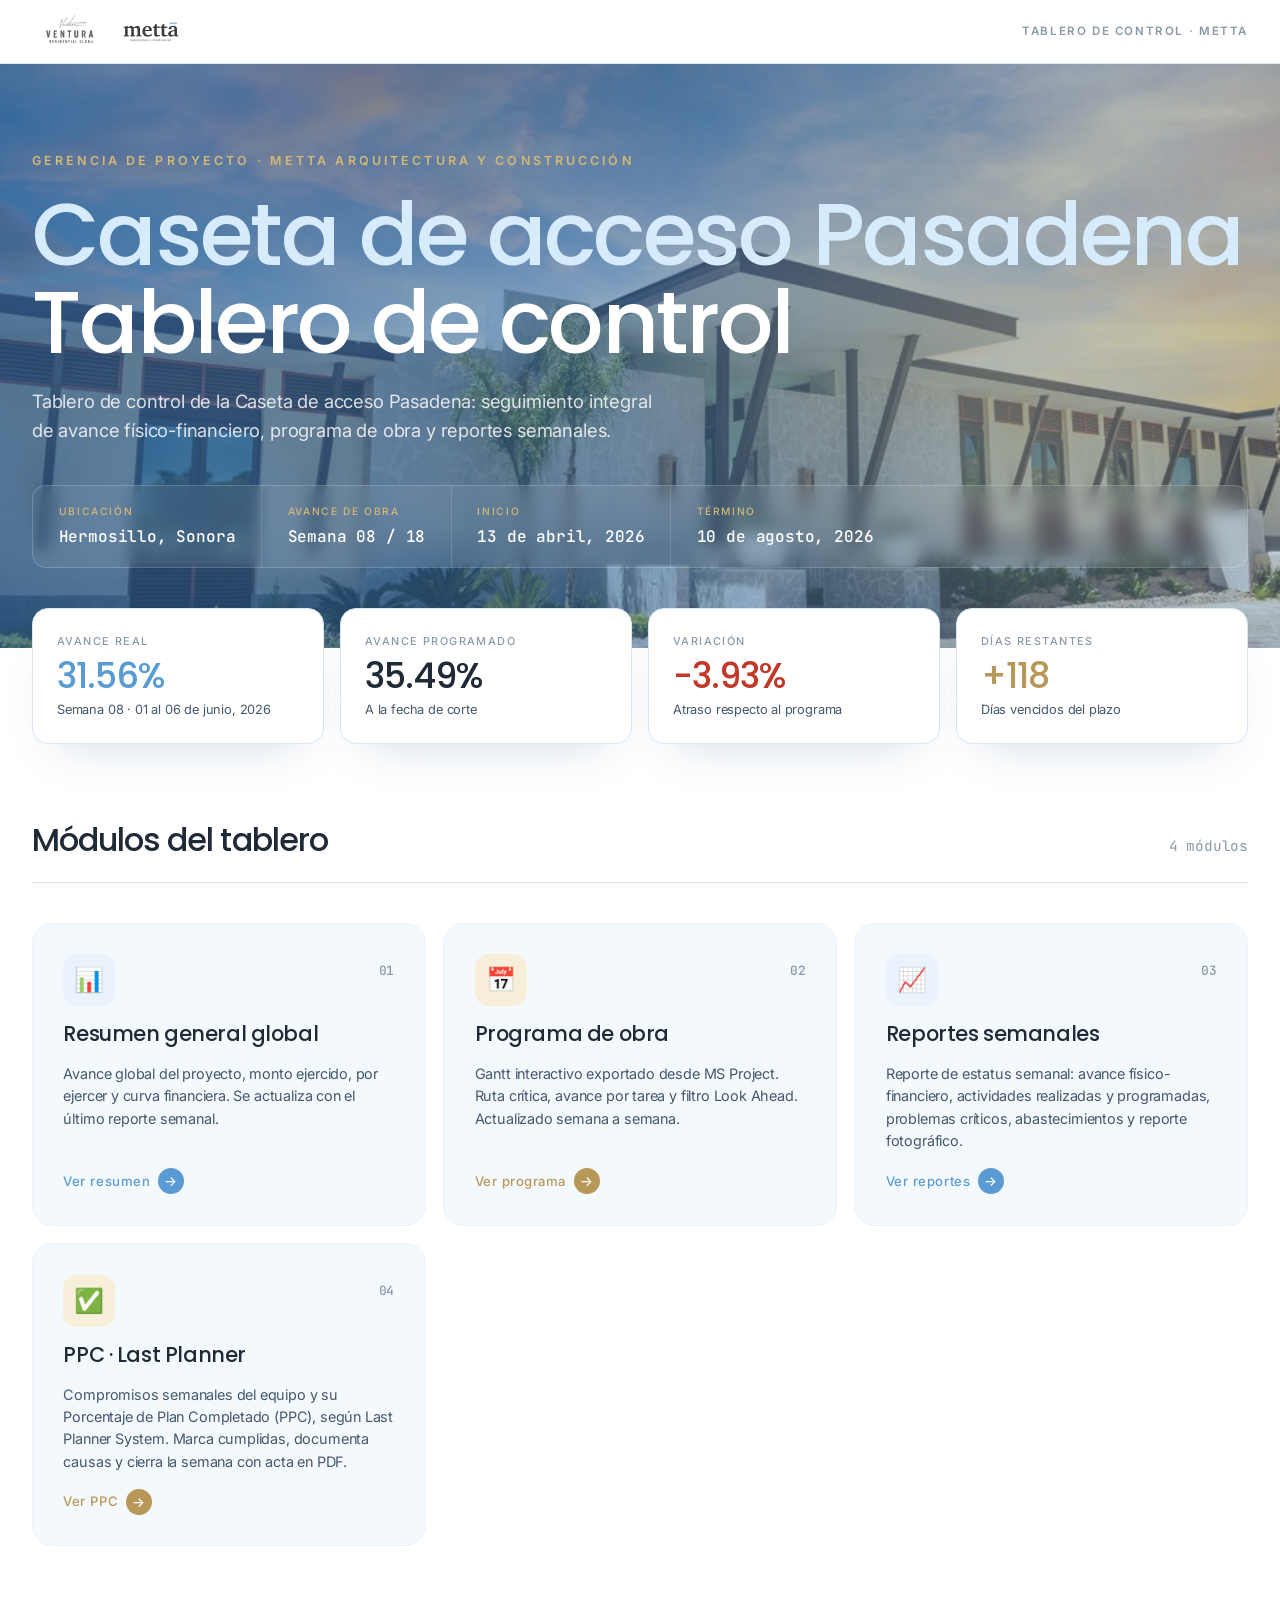
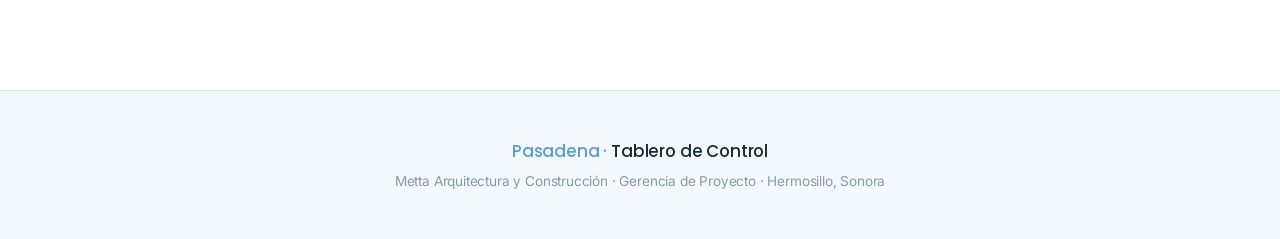
==== commit 0e2bd111: "Modulo PPC (Last Planner System) con vista responsiva en celular Agrega el modulo PPC al tablero de " ====
--- a/index.html
+++ b/index.html
@@ -85,7 +85,7 @@
 <section class="modules">
   <div class="modules-header">
     <h2>Módulos del tablero</h2>
-    <span class="count">3 módulos</span>
+    <span class="count">4 módulos</span>
   </div>
   <div class="modules-grid">
 
@@ -119,6 +119,16 @@
       <div class="module-arrow">Ver reportes <span class="dot">→</span></div>
     </a>
 
+    <a href="ppc.html" class="module-card fade-up">
+      <div class="module-card-top">
+        <div class="module-icon">✅</div>
+        <div class="module-num">04</div>
+      </div>
+      <h3>PPC · Last Planner</h3>
+      <p>Compromisos semanales del equipo y su Porcentaje de Plan Completado (PPC), según Last Planner System. Marca cumplidas, documenta causas y cierra la semana con acta en PDF.</p>
+      <div class="module-arrow">Ver PPC <span class="dot">→</span></div>
+    </a>
+
   </div>
 </section>
 
